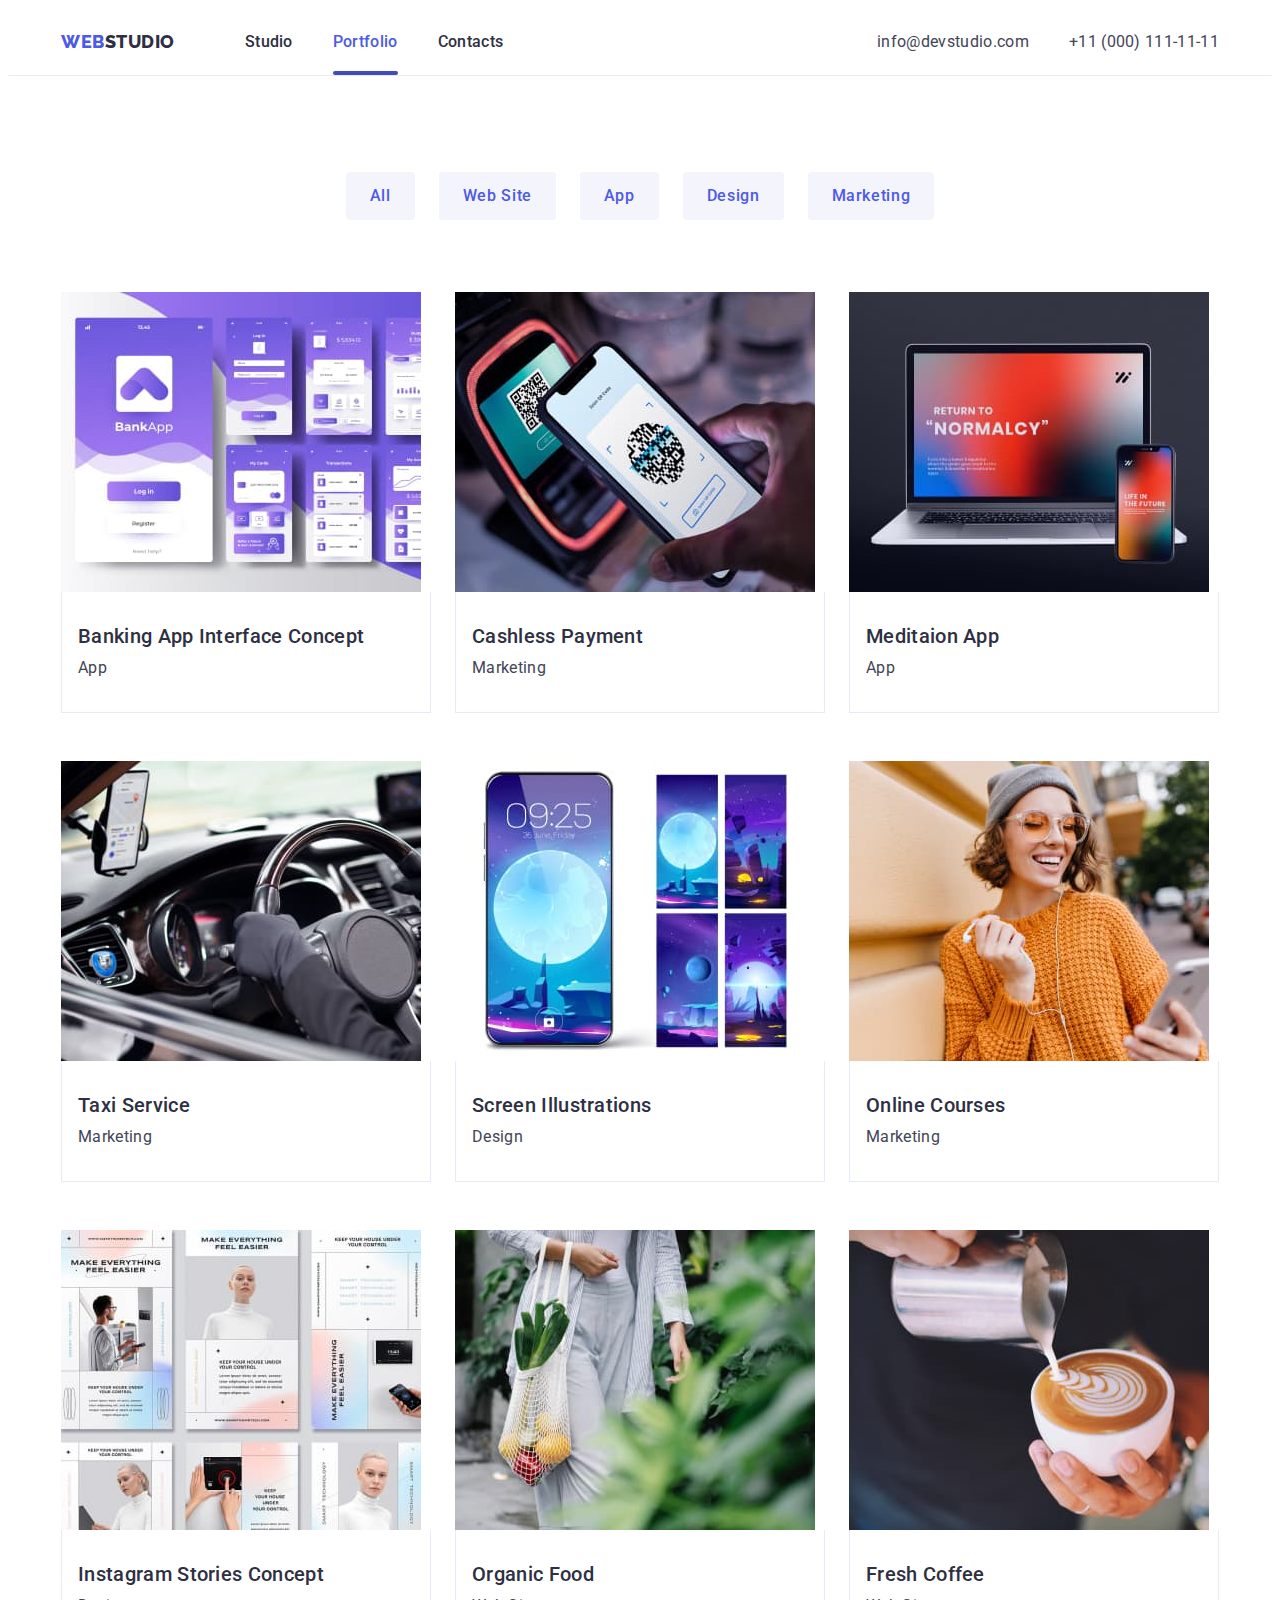
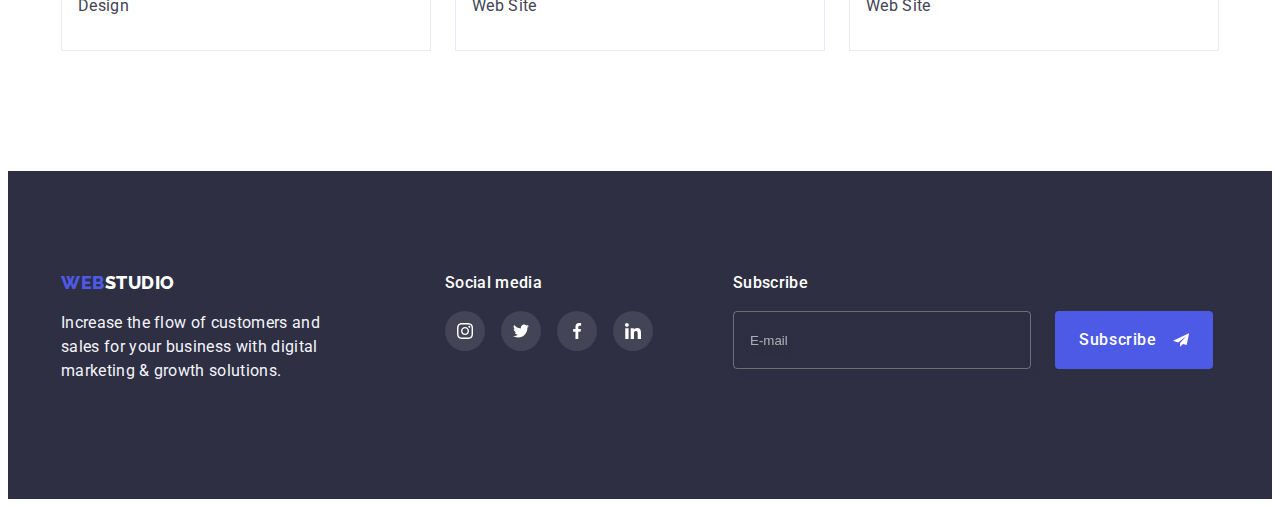
==== portfolio.html @ 4124568c "Initial commit" ====
<!DOCTYPE html>
<html lang="en">
  <head>
    <meta charset="UTF-8" />
    <meta http-equiv="X-UA-Compatible" content="IE=edge" />
    <meta name="viewport" content="width=device-width, initial-scale=1.0" />
    <title>Portfolio</title>
    <link rel="preconnect" href="https://fonts.googleapis.com" />
    <link rel="preconnect" href="https://fonts.gstatic.com" crossorigin />
    <link
      href="https://fonts.googleapis.com/css2?family=Raleway:wght@800&family=Roboto:wght@400;500;700&display=swap"
      rel="stylesheet"
    />
    <link
      rel="stylesheet"
      href="https://cdnjs.cloudflare.com/ajax/libs/modern-normalize/1.1.0/modern-normalize.min.css"
      integrity="sha512-wpPYUAdjBVSE4KJnH1VR1HeZfpl1ub8YT/NKx4PuQ5NmX2tKuGu6U/JRp5y+Y8XG2tV+wKQpNHVUX03MfMFn9Q=="
      crossorigin="anonymous"
      referrerpolicy="no-referrer"
    />
    <link rel="stylesheet" href="./css/styles.css" />
  </head>
  <body>
    <!--heder-->
    <header class="header-page portfolio">
      <div class="container">
        <div class="heder-container">
          <nav class="nav-items">
            <a href="./index.html" class="logo">
              <span class="logo-color">Web</span>Studio
            </a>
            <ul class="nav-menu list">
              <li><a href="./index.html" class="nav-link">Studio</a></li>
              <li>
                <a href="./portfolio.html" class="nav-link current"
                  >Portfolio</a
                >
              </li>
              <li><a href="" class="nav-link">Contacts</a></li>
            </ul>
          </nav>

          <address class="address">
            <ul class="contact-menu list">
              <li>
                <a href="mailto:info@devstudio.com" class="contact-link"
                  >info@devstudio.com</a
                >
              </li>
              <li>
                <a href="tel:+110001111111" class="contact-link"
                  >+11 (000) 111-11-11</a
                >
              </li>
            </ul>
          </address>
        </div>
      </div>
    </header>

    <main>
      <!--portfolio-->
      <section class="section portfolio no-padding">
        <div class="container">
          <h1 class="section-title visually-hidden">Portfolio</h1>
          <ul class="items-btn list">
            <li><button type="button" class="portfolio-btn">All</button></li>
            <li>
              <button type="button" class="portfolio-btn">Web Site</button>
            </li>
            <li><button type="button" class="portfolio-btn">App</button></li>
            <li><button type="button" class="portfolio-btn">Design</button></li>
            <li>
              <button type="button" class="portfolio-btn">Marketing</button>
            </li>
          </ul>

          <ul class="portfolio-items list">
            <li class="portfolio-panel">
              <a href="" class="portfolio-link">
                <div class="overlay-box">
                  <img
                    src="./images/img08.jpg"
                    alt="portfolio picture"
                    width="360"
                  />
                  <div class="content-overlay">
                    <p class="overley-text">
                      14 Stylish and User-Friendly App Design Concepts · Task
                      Manager App · Calorie Tracker App · Exotic Fruit Ecommerce
                      App · Cloud Storage App
                    </p>
                  </div>
                </div>
                <div class="portfolio-card">
                  <h2 class="section-subtitle portfolio">
                    Banking App Interface Concept
                  </h2>
                  <p class="section-text">App</p>
                </div>
              </a>
            </li>
            <li class="portfolio-panel">
              <a href="" class="portfolio-link">
                <div class="overlay-box">
                  <img
                    src="./images/img07.jpg"
                    alt="portfolio picture"
                    width="360"
                  />
                  <div class="content-overlay">
                    <p class="overley-text">
                      14 Stylish and User-Friendly App Design Concepts · Task
                      Manager App · Calorie Tracker App · Exotic Fruit Ecommerce
                      App · Cloud Storage App
                    </p>
                  </div>
                </div>

                <div class="portfolio-card">
                  <h2 class="section-subtitle portfolio">Cashless Payment</h2>
                  <p class="section-text">Marketing</p>
                </div>
              </a>
            </li>
            <li class="portfolio-panel">
              <a href="" class="portfolio-link">
                <div class="overlay-box">
                  <img
                    src="./images/img06.jpg"
                    alt="portfolio picture"
                    width="360"
                  />
                  <div class="content-overlay">
                    <p class="overley-text">
                      14 Stylish and User-Friendly App Design Concepts · Task
                      Manager App · Calorie Tracker App · Exotic Fruit Ecommerce
                      App · Cloud Storage App
                    </p>
                  </div>
                </div>
                <div class="portfolio-card">
                  <h2 class="section-subtitle portfolio">Meditaion App</h2>
                  <p class="section-text">App</p>
                </div>
              </a>
            </li>
            <li class="portfolio-panel">
              <a href="" class="portfolio-link">
                <div class="overlay-box">
                  <img
                    src="./images/img05.jpg"
                    alt="portfolio picture"
                    width="360"
                  />
                  <div class="content-overlay">
                    <p class="overley-text">
                      14 Stylish and User-Friendly App Design Concepts · Task
                      Manager App · Calorie Tracker App · Exotic Fruit Ecommerce
                      App · Cloud Storage App
                    </p>
                  </div>
                </div>
                <div class="portfolio-card">
                  <h2 class="section-subtitle portfolio">Taxi Service</h2>
                  <p class="section-text">Marketing</p>
                </div>
              </a>
            </li>
            <li class="portfolio-panel">
              <a href="" class="portfolio-link">
                <div class="overlay-box">
                  <img
                    src="./images/img04.jpg"
                    alt="portfolio picture"
                    width="360"
                  />
                  <div class="content-overlay">
                    <p class="overley-text">
                      14 Stylish and User-Friendly App Design Concepts · Task
                      Manager App · Calorie Tracker App · Exotic Fruit Ecommerce
                      App · Cloud Storage App
                    </p>
                  </div>
                </div>
                <div class="portfolio-card">
                  <h2 class="section-subtitle portfolio">
                    Screen Illustrations
                  </h2>
                  <p class="section-text">Design</p>
                </div>
              </a>
            </li>
            <li class="portfolio-panel">
              <a href="" class="portfolio-link">
                <div class="overlay-box">
                  <img
                    src="./images/img03.jpg"
                    alt="portfolio picture"
                    width="360"
                  />
                  <div class="content-overlay">
                    <p class="overley-text">
                      14 Stylish and User-Friendly App Design Concepts · Task
                      Manager App · Calorie Tracker App · Exotic Fruit Ecommerce
                      App · Cloud Storage App
                    </p>
                  </div>
                </div>
                <div class="portfolio-card">
                  <h2 class="section-subtitle portfolio">Online Courses</h2>
                  <p class="section-text">Marketing</p>
                </div>
              </a>
            </li>
            <li class="portfolio-panel">
              <a href="" class="portfolio-link">
                <div class="overlay-box">
                  <div class="overlay-box">
                    <img
                      src="./images/img02.jpg"
                      alt="portfolio picture"
                      width="360"
                    />
                    <div class="content-overlay">
                      <p class="overley-text">
                        14 Stylish and User-Friendly App Design Concepts · Task
                        Manager App · Calorie Tracker App · Exotic Fruit
                        Ecommerce App · Cloud Storage App
                      </p>
                    </div>
                  </div>
                  <div class="content-overlay">
                    <p class="overley-text">
                      14 Stylish and User-Friendly App Design Concepts · Task
                      Manager App · Calorie Tracker App · Exotic Fruit Ecommerce
                      App · Cloud Storage App
                    </p>
                  </div>
                </div>
                <div class="portfolio-card">
                  <h2 class="section-subtitle portfolio">
                    Instagram Stories Concept
                  </h2>
                  <p class="section-text">Design</p>
                </div>
              </a>
            </li>
            <li class="portfolio-panel">
              <a href="" class="portfolio-link">
                <div class="overlay-box">
                  <img
                    src="./images/img01.jpg"
                    alt="portfolio picture"
                    width="360"
                  />
                  <div class="content-overlay">
                    <p class="overley-text">
                      14 Stylish and User-Friendly App Design Concepts · Task
                      Manager App · Calorie Tracker App · Exotic Fruit Ecommerce
                      App · Cloud Storage App
                    </p>
                  </div>
                </div>
                <div class="portfolio-card">
                  <h2 class="section-subtitle portfolio">Organic Food</h2>
                  <p class="section-text">Web Site</p>
                </div>
              </a>
            </li>
            <li class="portfolio-panel">
              <a href="" class="portfolio-link">
                <div class="overlay-box">
                  <img
                    src="./images/img00.jpg"
                    alt="portfolio picture"
                    width="360"
                  />
                  <div class="content-overlay">
                    <p class="overley-text">
                      14 Stylish and User-Friendly App Design Concepts · Task
                      Manager App · Calorie Tracker App · Exotic Fruit Ecommerce
                      App · Cloud Storage App
                    </p>
                  </div>
                </div>
                <div class="portfolio-card">
                  <h2 class="section-subtitle portfolio">Fresh Coffee</h2>
                  <p class="section-text">Web Site</p>
                </div>
              </a>
            </li>
          </ul>
        </div>
      </section>
    </main>

    <!--footer-->
    <footer class="footer-page">
      <div class="container footer">
        <div class="footer-box">
          <a href="./index.html" class="logo">
            <span class="logo-color">Web</span
            ><span class="footer-logo-color">Studio</span>
          </a>
          <p class="footer-text">
            Increase the flow of customers and sales for your business with
            digital marketing & growth solutions.
          </p>
        </div>

        <div class="icon-box">
          <h3 class="subtitle-footer">Social media</h3>

          <ul class="socials-footer list">
            <li class="social-item-footer">
              <a href="" class="social-link-footer">
                <svg class="icon-social-footer" width="16" height="16">
                  <use href="./images/icons.svg#icon-instagram"></use>
                </svg>
              </a>
            </li>
            <li class="social-item-footer">
              <a href="" class="social-link-footer">
                <svg class="icon-social-footer" width="16" height="16">
                  <use href="./images/icons.svg#icon-twitter"></use>
                </svg>
              </a>
            </li>
            <li class="social-item-footer">
              <a href="" class="social-link-footer">
                <svg class="icon-social-footer" width="16" height="16">
                  <use href="./images/icons.svg#icon-facebook"></use>
                </svg>
              </a>
            </li>
            <li class="social-item-footer">
              <a href="" class="social-link-footer">
                <svg class="icon-social-footer" width="16" height="16">
                  <use href="./images/icons.svg#icon-linkedin"></use>
                </svg>
              </a>
            </li>
          </ul>
        </div>

        <div>
          <h3 class="subtitle-footer">Subscribe</h3>
          <form name="subscribe" class="form-box">
            <label for="email" class="visually-hidden"> Email</label>
            <input type="email" name="email" id="email" placeholder="E-mail" />

            <button type="submit" class="btn-form">
              Subscribe
              <svg class="icon-social-footer subscribe" width="16" height="16">
                <use href="./images/icons.svg#icon-send"></use>
              </svg>
            </button>
          </form>
        </div>
      </div>
    </footer>
  </body>
</html>
---- css/styles.css ----
body {
  font-family: Roboto, sans-serif;
  font-size: 16px;
  line-height: 1.5;
  letter-spacing: 0.02em;

  color: var(--color-general);
  background-color: var(--title-text-color);
}

:root {
  --color-general: #2e2f42;
  --color-additional: #434455;
  --button-color: #4d5ae5;
  --btn-color-herro-hover: #404bbf;
  --title-text-color: #ffffff;
  --accent-color: #f4f4fd;
  --button-hover-color: #e7e9fc;
}

.container {
  width: 1158px;
  padding: 0 15px;
  margin: 0 auto;
  /*outline: 2px solid red;*/
}

.list {
  list-style: none;
  margin: 0;
  padding: 0;
}

img {
  display: block;
  max-width: 100%;
  height: auto;
}

.visually-hidden {
  position: absolute;
  width: 1px;
  height: 1px;
  margin: -1px;
  border: 0;
  padding: 0;
  white-space: nowrap;
  clip-path: inset(100%);
  clip: rect(0 0 0 0);
  overflow: hidden;
}

/*HEDER*/
.header-page.portfolio {
  border-bottom: 1px solid var(--button-hover-color);
}

.heder-container {
  display: flex;
  align-items: center;
  gap: 40px;
}

/*logo*/
.logo {
  display: block;
  font-family: Raleway, sans-serif;
  font-weight: 800;
  font-size: 18px;
  letter-spacing: 0.03em;
  text-transform: uppercase;
  text-decoration: none;
  line-height: 1.33;

  color: var(--color-general);
}
.logo-color {
  color: var(--button-color);
}

/*nav*/

.nav-menu {
  display: flex;
  gap: 40px;
}
.nav-items {
  display: flex;
  align-items: center;
  flex-grow: 1;
  gap: 70px;
}

.nav-link {
  display: block;
  padding-top: 24px;
  padding-bottom: 24px;

  font-weight: 500;
  text-decoration: none;
  letter-spacing: 0.02em;
  line-height: 1.2;

  color: var(--color-general);
  transition: color 250ms cubic-bezier(0.4, 0, 0.2, 1);
}
.nav-link:hover,
.nav-link:focus {
  color: var(--button-color);
}

.nav-link.current {
  position: relative;
  color: var(--button-color);
}

.nav-link.current::after {
  position: absolute;
  display: block;
  content: "";
  height: 4px;
  bottom: 0;

  width: 100%;
  background-color: var(--btn-color-herro-hover);
  border-radius: 2px;
}

/*address*/

.contact-menu {
  display: flex;
  gap: 40px;
}

.contact-link {
  padding-bottom: 24px;
  padding-top: 24px;

  font-weight: 400;

  line-height: 1.5px;

  text-decoration: none;
  font-style: normal;

  color: var(--color-additional);

  transition: color 250ms cubic-bezier(0.4, 0, 0.2, 1);
}
.contact-link:hover,
.contact-link:focus {
  color: var(--button-color);
}

/*hero*/
.hero {
  max-width: 1440px;
  height: 600px;
  margin: 0 auto;

  background-image: linear-gradient(
      rgba(46, 47, 66, 0.7),
      rgba(46, 47, 66, 0.7)
    ),
    url(../images/bgimg.jpg);
  background-repeat: no-repeat;
  background-position: center;
  background-size: cover;

  background-color: var(--color-general);
  text-align: center;
  padding-top: 188px;
  padding-bottom: 188px;
}
.hero-title {
  font-size: 56px;
  line-height: 1.07;
  color: var(--title-text-color);

  margin: 0 auto 48px;
  max-width: 496px;
}
.hero-button {
  display: inline-block;
  border-radius: 4px;
  padding: 16px 32px;
  min-width: 169px;
  border: transparent;
  margin: 0 auto;

  cursor: pointer;
  font-family: inherit;
  font-size: 16px;
  font-weight: 500;
  line-height: 1.5;
  letter-spacing: 0.04em;

  color: var(--title-text-color);
  background-color: var(--button-color);
  transition: background-color 250ms cubic-bezier(0.4, 0, 0.2, 1),
    box-shadow 250ms cubic-bezier(0.4, 0, 0.2, 1);
}
.hero-button:hover,
.hero-button:focus {
  box-shadow: 0px 4px 4px rgba(0, 0, 0, 0.15);
  background-color: var(--btn-color-herro-hover);
}

/*all section*/
.section.no-padding {
  padding-top: 0px;
}
.section {
  padding-top: 120px;
  padding-bottom: 120px;
}
.section-title {
  margin-top: 0;
  margin-bottom: 72px;
  font-size: 36px;
  text-align: center;
  line-height: 1.11;
}
.section-subtitle {
  margin-top: 0;
  margin-bottom: 8px;
  font-weight: 500;
  font-size: 20px;
  line-height: 1.2;
}
.section-text {
  color: var(--color-additional);
  margin-top: 0;
  margin-bottom: 0;
}
.section-items {
  display: flex;
  gap: 24px;
  flex-wrap: wrap;
}
/*Benefits */

.benefits-item {
  flex-basis: calc((100% - 72px) / 4);
}

/*.benefits-item*/

.icon-container {
  display: flex;
  height: 112px;
  background-color: var(--accent-color);
  border-radius: 4px;
  justify-content: center;
  align-items: center;

  margin-bottom: 8px;
}

/*services*/

.services-item {
  flex-basis: calc((100% - 48px) / 3);
}

/*team*/
.section.team {
  background-color: var(--accent-color);
}

.team-item {
  flex-basis: calc((100% - 72px) / 4);
  background-color: var(--title-text-color);
  box-shadow: 0px 1px 6px rgba(46, 47, 66, 0.08),
    0px 1px 1px rgba(46, 47, 66, 0.16), 0px 2px 1px rgba(46, 47, 66, 0.08);
  border-radius: 0px 0px 4px 4px;
}

.team-card {
  text-align: center;
  padding-top: 32px;
  padding-bottom: 32px;
}

/*icon team*/
.socials-list {
  display: flex;
  gap: 24px;
  justify-content: center;
  margin-top: 8px;
}
.social-item {
  height: 40px;
  width: 40px;
}
.social-link {
  display: flex;
  align-items: center;
  justify-content: center;
  width: 100%;
  height: 100%;
  color: var(--title-text-color);
  background-color: var(--button-color);
  border-radius: 50%;
  transition: background-color 250ms cubic-bezier(0.4, 0, 0.2, 1);
}
.social-link:hover,
.social-link:focus {
  background-color: var(--btn-color-herro-hover);
}
.icon-social {
  fill: currentColor;
}

/*company*/

.company {
  width: 168px;
  height: 88px;
  flex-basis: calc((100% - 120px) / 6);
}

.company-link {
  display: flex;
  align-items: center;
  justify-content: center;
  width: 100%;
  height: 100%;
  color: #8e8f99;
  border: 1px solid #8e8f99;
  border-radius: 4px;
  transition: color 250ms cubic-bezier(0.4, 0, 0.2, 1),
    border 250ms cubic-bezier(0.4, 0, 0.2, 1);
}
.company-icon {
  fill: currentColor;
}
.company-link:hover,
.company-link:focus {
  color: var(--btn-color-herro-hover);
  border: 1px solid var(--btn-color-herro-hover);
}

/*portfolio*/

.section.portfolio {
  padding-top: 96px;
}
.items-btn {
  display: flex;
  gap: 24px;
  margin-bottom: 72px;
  justify-content: center;
}
.portfolio-btn {
  border-radius: 4px;
  display: inline-block;
  border-radius: 4px;
  padding: 12px 24px;
  min-width: 69px;
  border: transparent;

  cursor: pointer;
  font-family: inherit;
  font-size: 16px;
  font-weight: 500;
  line-height: 1.5;
  letter-spacing: 0.04em;

  color: var(--button-color);
  background-color: var(--accent-color);
  transition: color 250ms cubic-bezier(0.4, 0, 0.2, 1),
    background-color 250ms cubic-bezier(0.4, 0, 0.2, 1),
    box-shadow 250ms cubic-bezier(0.4, 0, 0.2, 1);
}
.portfolio-btn:hover,
.portfolio-btn:focus {
  color: var(--accent-color);
  background-color: var(--button-color);
  box-shadow: 0px 3px 1px rgba(0, 0, 0, 0.1), 0px 2px 1px rgba(0, 0, 0, 0.08),
    0px 2px 2px rgba(0, 0, 0, 0.12);
}

.portfolio-items {
  display: flex;
  flex-wrap: wrap;
  gap: 48px 24px;
}
.portfolio-panel {
  flex-basis: calc((100% - 48px) / 3);
}
.portfolio-link {
  display: block;
  text-decoration: none;
  transition: box-shadow 250ms cubic-bezier(0.4, 0, 0.2, 1);
}

.portfolio-link:hover {
  box-shadow: 0px 1px 6px rgba(46, 47, 66, 0.08),
    0px 1px 1px rgba(46, 47, 66, 0.16), 0px 2px 1px rgba(46, 47, 66, 0.08);
}

.portfolio-card {
  padding-left: 16px;
  padding-top: 32px;
  padding-bottom: 32px;
  border-right: 1px solid var(--button-hover-color);
  border-left: 1px solid var(--button-hover-color);
  border-bottom: 1px solid var(--button-hover-color);
}

/*test overley*/
.overlay-box {
  overflow: hidden;
  position: relative;
}
.content-overlay {
  transform: translateY(100%);
  position: absolute;
  top: 0;
  left: 0;

  display: flex;
  padding-left: 32px;
  padding-right: 32px;
  padding-top: 40px;

  width: 100%;
  height: 100%;

  background-color: var(--button-color);

  transition: transform 250ms cubic-bezier(0.4, 0, 0.2, 1);
}
.portfolio-link:hover .content-overlay,
.portfolio-link:focus .content-overlay {
  transform: translateY(0);
}
.overley-text {
  margin: 0;
  color: var(--title-text-color);
  font-weight: 400;
}

.section-subtitle.portfolio {
  color: var(--color-general);
}

/*footer*/
.footer-page {
  padding-top: 100px;
  padding-bottom: 100px;
  background-color: var(--color-general);
}
.footer-box {
  margin-right: 120px;
}

.footer-page .logo {
  margin-bottom: 16px;
}
.footer-logo-color {
  color: var(--title-text-color);
}
.footer-text {
  color: var(--accent-color);
  margin-top: 0;
  max-width: 264px;
}
.subtitle-footer {
  color: var(--title-text-color);
  margin-top: 0;
  margin-bottom: 16px;
  font-weight: 500;
  font-size: 16px;
}
.container.footer {
  display: flex;
  align-items: flex-start;
}

.icon-box {
  margin-right: 80px;
}

.socials-footer {
  display: flex;
  gap: 16px;
  justify-content: center;
}

.social-item-footer {
  height: 40px;
  width: 40px;
}

.social-link-footer {
  display: flex;
  background-color: rgba(255, 255, 255, 0.1);
  align-items: center;
  justify-content: center;
  width: 100%;
  height: 100%;
  color: var(--title-text-color);
  border-radius: 50%;
  transition: background-color 250ms cubic-bezier(0.4, 0, 0.2, 1);
}

.icon-social-footer {
  fill: currentColor;
}

.social-link-footer:hover,
.social-link-footer:focus {
  background-color: #31d0aa;
}

.form-box {
  display: flex;
  gap: 24px;
}

.form-box input {
  border: none;
  width: 264px;
  height: 40px;
  border: 1px solid rgba(255, 255, 255, 0.3);
  filter: drop-shadow(0px 4px 4px rgba(0, 0, 0, 0.15));
  border-radius: 4px;
  padding: 8px 16px;
  border-radius: 4px;
  outline: none;
  background-color: transparent;
  transition: border 250ms cubic-bezier(0.4, 0, 0.2, 1);
}
.form-box input:focus {
  border: 1px solid var(--btn-color-herro-hover);
}

.btn-form {
  max-width: 165px;

  justify-content: center;
  align-items: center;

  padding: 8px 24px;

  display: flex;
  color: var(--title-text-color);
  cursor: pointer;
  font-family: inherit;
  font-size: 16px;
  font-weight: 500;
  line-height: 1.5;
  letter-spacing: 0.04em;
  border-radius: 4px;
  border: transparent;

  background-color: var(--button-color);
  transition: background-color 250ms cubic-bezier(0.4, 0, 0.2, 1);
}
.btn-form:hover,
.btn-form:focus {
  background-color: var(--btn-color-herro-hover);
}
.icon-social-footer.subscribe {
  margin-left: 16px;
}

.form-box input::placeholder {
  color: rgba(255, 255, 255, 0.6);
  font-size: 12px;
  line-height: 2;
  font: inherit;
  font-weight: 400px;
}

/*modal*/
.backdrop {
  position: fixed;
  top: 0;
  left: 0;
  width: 100%;
  height: 100%;
  background: rgba(46, 47, 66, 0.4);

  opacity: 1;
  transition: opacity 250ms cubic-bezier(0.4, 0, 0.2, 1),
    visibility 250ms cubic-bezier(0.4, 0, 0.2, 1);
}

.modal {
  padding: 72px 24px 24px 24px;
  position: absolute;
  overflow: auto;
  top: 50%;
  left: 50%;
  transform: translate(-50%, -50%);

  min-width: 408px;
  min-height: 584px;
  background: #fcfcfc;
  box-shadow: 0px 1px 1px rgba(0, 0, 0, 0.14), 0px 1px 3px rgba(0, 0, 0, 0.12),
    0px 2px 1px rgba(0, 0, 0, 0.2);
  border-radius: 4px;
}

.backdrop.is-hidden {
  visibility: hidden;
  opacity: 0;
  pointer-events: none;
}

.btn-modal {
  position: absolute;

  cursor: pointer;

  top: 24px;
  right: 24px;

  display: flex;
  justify-content: center;
  align-items: center;
  color: #000000;
  height: 24px;
  width: 24px;
  border-radius: 50%;
  background-color: #e7e9fc;
  border: 1px solid rgba(0, 0, 0, 0.1);

  transition: background-color 250ms cubic-bezier(0.4, 0, 0.2, 1),
    color 250ms cubic-bezier(0.4, 0, 0.2, 1);
}

.icon-close {
  fill: currentColor;
}
.btn-modal:hover,
.btn-modal:focus {
  background-color: var(--btn-color-herro-hover);
  color: var(--title-text-color);
}
.icon-close:hover,
.icon-close:focus {
  fill: currentColor;
}

/* forma modal*/

.form-title {
  margin-top: 0;
  margin-bottom: 16px;
  font-weight: 500;
  text-align: center;
}

.form-item {
  margin-bottom: 8px;
  display: flex;
  flex-direction: column;
}
.form-item input {
  background-color: transparent;
  border: none;
  width: 360px;
  height: 40px;
  border: 1px solid rgba(33, 33, 33, 0.2);
  border-radius: 4px;
  padding: 8px 8px 8px 38px;
  outline: none;
  transition: border 250ms cubic-bezier(0.4, 0, 0.2, 1);
}
.form-item input:focus {
  border: 1px solid var(--btn-color-herro-hover);
}

.form-item label {
  margin-bottom: 4px;
  color: #8e8f99;
  line-height: 1.3;
}
.input-form {
  position: relative;
}

.icon-form {
  fill: var(--color-general);
  position: absolute;
  top: 50%;
  left: 16px;
  transform: translateY(-50%);
  cursor: pointer;
  transition: fill 250ms cubic-bezier(0.4, 0, 0.2, 1);
}
.form-item input:focus + svg {
  fill: var(--btn-color-herro-hover);
}

.input-form {
  position: relative;
}

.form-item.coment {
  margin-bottom: 16px;
}

.form-item.coment::placeholder {
  color: rgba(117, 117, 117, 0.5);
  line-height: 1.3;
}
.form-item.coment textarea {
  background-color: transparent;
  resize: none;
  border: none;
  width: 360px;
  height: 120px;
  border: 1px solid rgba(33, 33, 33, 0.2);
  border-radius: 4px;
  padding: 8px 8px 8px 16px;
  outline: none;
  transition: border 250ms cubic-bezier(0.4, 0, 0.2, 1);
}
.form-item textarea:focus {
  border: 1px solid var(--btn-color-herro-hover);
}
.privacy-policy label {
  display: flex;
  gap: 8px;
}
.privacy-policy {
  font: inherit;
  font-size: 12px;
  color: #757575;
  margin-bottom: 24px;
}

.icon-check {
  width: 16px;
  height: 16px;
  border: 1.25px solid #2e2f42;
  border-radius: 2px;
  transition: background-color 250ms cubic-bezier(0.4, 0, 0.2, 1),
    border 250ms cubic-bezier(0.4, 0, 0.2, 1);
}
.checkbox:checked + .icon-check {
  background-color: var(--btn-color-herro-hover);
  background-image: url(../images/check.svg);
  border: 1.25px solid #404bbf;
  background-repeat: no-repeat;
  background-size: 10px 8px;
  background-position: center;
}

.linc-privacy-policy {
  color: var(--button-color);
  font: inherit;
  transition: color 250ms cubic-bezier(0.4, 0, 0.2, 1);
}
.linc-privacy-policy:hover,
.linc-privacy-policy:focus {
  color: var(--btn-color-herro-hover);
}

.btn-form.send {
  min-width: 169px;
  padding: 16px 32px;
  margin: 0 auto;
}
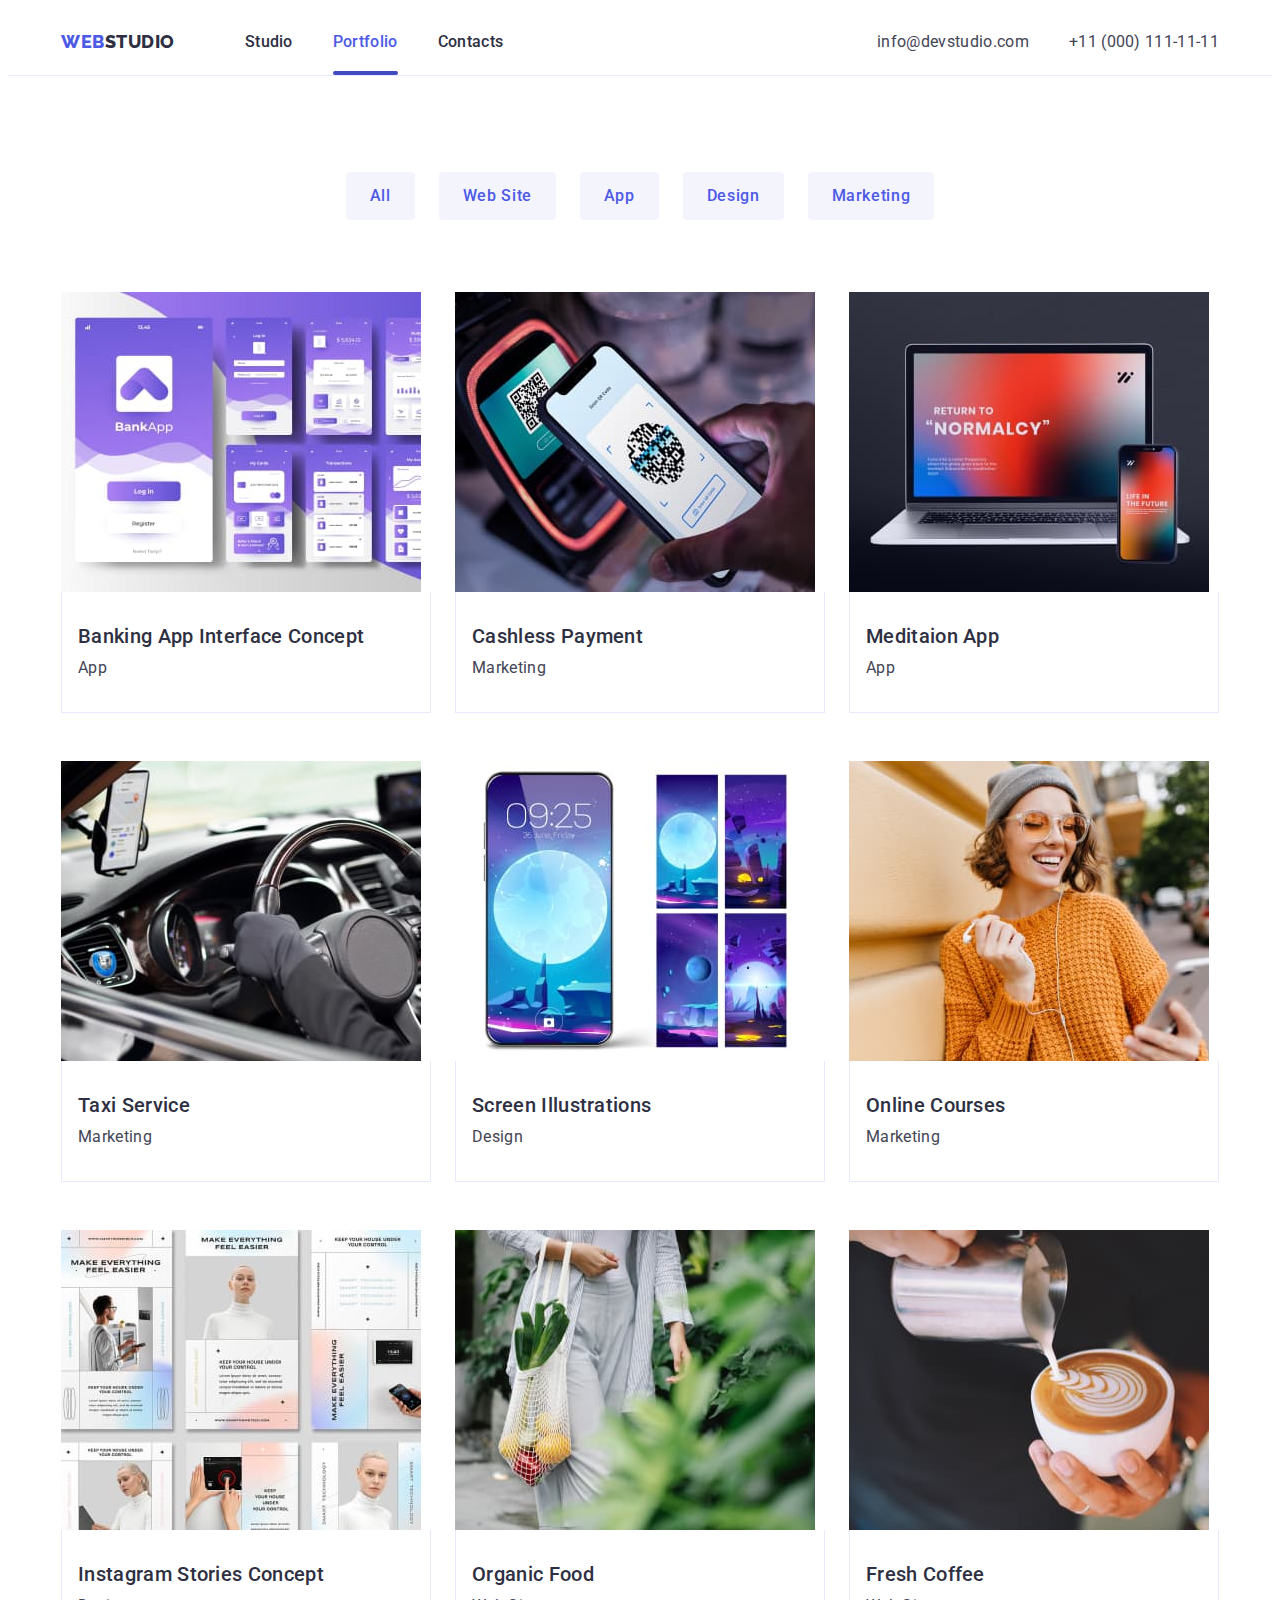
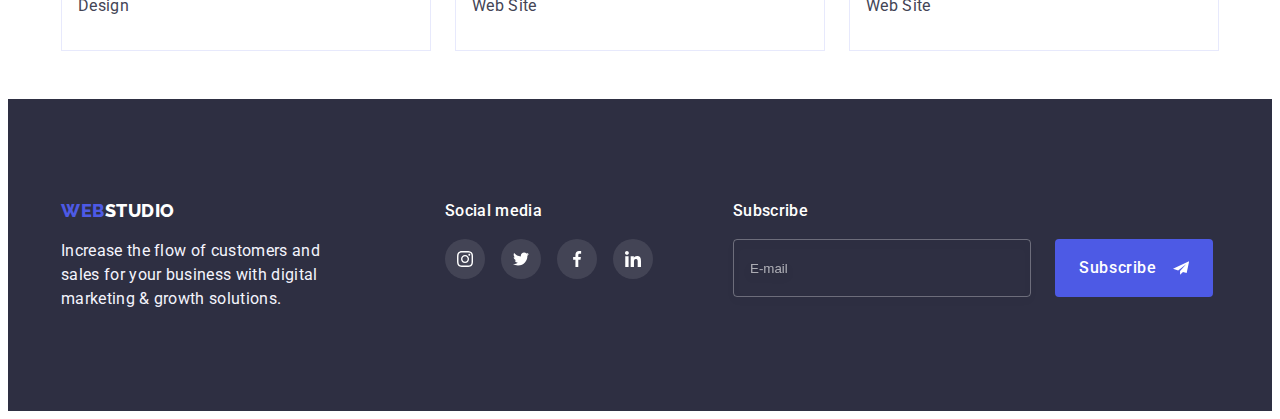
==== commit 73e98287: "create adaptive" ====
--- a/portfolio.html
+++ b/portfolio.html
@@ -29,8 +29,11 @@
             <a href="./index.html" class="logo">
               <span class="logo-color">Web</span>Studio
             </a>
+
             <ul class="nav-menu list">
-              <li><a href="./index.html" class="nav-link">Studio</a></li>
+              <li>
+                <a href="./index.html" class="nav-link">Studio</a>
+              </li>
               <li>
                 <a href="./portfolio.html" class="nav-link current"
                   >Portfolio</a
@@ -39,6 +42,12 @@
               <li><a href="" class="nav-link">Contacts</a></li>
             </ul>
           </nav>
+
+          <button type="button" class="btn-mobile js-open-menu">
+            <svg class="icon-burger" width="32" height="22">
+              <use href="./images/icons.svg#icon-burger"></use>
+            </svg>
+          </button>
 
           <address class="address">
             <ul class="contact-menu list">
@@ -54,6 +63,79 @@
               </li>
             </ul>
           </address>
+        </div>
+      </div>
+
+      <div class="mob-box js-menu-container">
+        <div class="container mob-menu">
+          <button type="button" class="btn-mobil-close js-close-menu">
+            <svg class="icon-close-mob" width="8" height="8">
+              <use href="./images/icons.svg#icon-close"></use>
+            </svg>
+          </button>
+
+          <nav>
+            <ul class="nav-menu-mobil list">
+              <li>
+                <a href="./index.html" class="nav-link-mobil">Studio</a>
+              </li>
+              <li>
+                <a href="./portfolio.html" class="nav-link-mobil current"
+                  >Portfolio</a
+                >
+              </li>
+              <li><a href="" class="nav-link-mobil">Contacts</a></li>
+            </ul>
+          </nav>
+
+          <div>
+            <address>
+              <ul class="contact-menu-mobil list">
+                <li class="tel-cont">
+                  <a href="tel:+110001111111" class="contact-link-mobil tel"
+                    >+11 (000) 111-11-11</a
+                  >
+                </li>
+                <li>
+                  <a
+                    href="mailto:info@devstudio.com"
+                    class="contact-link-mobil mail"
+                    >info@devstudio.com</a
+                  >
+                </li>
+              </ul>
+            </address>
+            <ul class="socials-list-mob list">
+              <li class="social-item">
+                <a href="" class="social-link">
+                  <svg class="icon-social" width="24" height="24">
+                    <use href="./images/icons.svg#icon-instagram"></use>
+                  </svg>
+                </a>
+              </li>
+              <li class="social-item">
+                <a href="" class="social-link">
+                  <svg class="icon-social" width="24" height="24">
+                    <use href="./images/icons.svg#icon-twitter"></use>
+                  </svg>
+                </a>
+              </li>
+              <li class="social-item">
+                <a href="" class="social-link">
+                  <svg class="icon-social" width="24" height="24">
+                    <use href="./images/icons.svg#icon-facebook"></use>
+                  </svg>
+                </a>
+              </li>
+              <li class="social-item">
+                <a href="" class="social-link">
+                  <svg class="icon-social" width="24" height="24">
+                    <use href="./images/icons.svg#icon-linkedin"></use>
+                  </svg>
+                </a>
+              </li>
+            </ul>
+          </div>
         </div>
       </div>
     </header>
@@ -79,11 +161,32 @@
             <li class="portfolio-panel">
               <a href="" class="portfolio-link">
                 <div class="overlay-box">
-                  <img
-                    src="./images/img08.jpg"
-                    alt="portfolio picture"
-                    width="360"
-                  />
+                  <picture>
+                    <source
+                      srcset="
+                        ./images/img08-desk.jpg    1x,
+                        ./images/img08-desk@2x.jpg 2x
+                      "
+                      media="(min-width:1200px)"
+                    />
+
+                    <source
+                      srcset="
+                        ./images/img08-tabl.jpg    1x,
+                        ./images/img08-tabl@2x.jpg 2x
+                      "
+                      media="(min-width:768px)"
+                    />
+                    <source
+                      srcset="
+                        ./images/img08-mob.jpg    1x,
+                        ./images/img08-mob@2x.jpg 2x
+                      "
+                      media="(max-width:767px)"
+                    />
+                    <img src="./images/img08.jpg" alt="portfolio picture" />
+                  </picture>
+
                   <div class="content-overlay">
                     <p class="overley-text">
                       14 Stylish and User-Friendly App Design Concepts · Task
@@ -103,11 +206,31 @@
             <li class="portfolio-panel">
               <a href="" class="portfolio-link">
                 <div class="overlay-box">
-                  <img
-                    src="./images/img07.jpg"
-                    alt="portfolio picture"
-                    width="360"
-                  />
+                  <picture>
+                    <source
+                      srcset="
+                        ./images/img07-desk.jpg    1x,
+                        ./images/img07-desk@2x.jpg 2x
+                      "
+                      media="(min-width:1200px)"
+                    />
+                    <source
+                      srcset="
+                        ./images/img07-tabl.jpg    1x,
+                        ./images/img07-tabl@2x.jpg 2x
+                      "
+                      media="(min-width:768px)"
+                    />
+                    <source
+                      srcset="
+                        ./images/img07-mob.jpg    1x,
+                        ./images/img07-mob@2x.jpg 2x
+                      "
+                      media="(max-width:767px)"
+                    />
+
+                    <img src="./images/img07.jpg" alt="portfolio picture" />
+                  </picture>
                   <div class="content-overlay">
                     <p class="overley-text">
                       14 Stylish and User-Friendly App Design Concepts · Task
@@ -126,11 +249,30 @@
             <li class="portfolio-panel">
               <a href="" class="portfolio-link">
                 <div class="overlay-box">
-                  <img
-                    src="./images/img06.jpg"
-                    alt="portfolio picture"
-                    width="360"
-                  />
+                  <picture>
+                    <source
+                      srcset="
+                        ./images/img06-desk.jpg    1x,
+                        ./images/img06-desk@2x.jpg 2x
+                      "
+                      media="(min-width:1200px)"
+                    />
+                    <source
+                      srcset="
+                        ./images/img06-tabl.jpg    1x,
+                        ./images/img06-tabl@2x.jpg 2x
+                      "
+                      media="(min-width:768px)"
+                    />
+                    <source
+                      srcset="
+                        ./images/img06-mob.jpg    1x,
+                        ./images/img06-mob@2x.jpg 2x
+                      "
+                      media="(max-width:767px)"
+                    />
+                    <img src="./images/img06.jpg" alt="portfolio picture" />
+                  </picture>
                   <div class="content-overlay">
                     <p class="overley-text">
                       14 Stylish and User-Friendly App Design Concepts · Task
@@ -148,11 +290,30 @@
             <li class="portfolio-panel">
               <a href="" class="portfolio-link">
                 <div class="overlay-box">
-                  <img
-                    src="./images/img05.jpg"
-                    alt="portfolio picture"
-                    width="360"
-                  />
+                  <picture>
+                    <source
+                      srcset="
+                        ./images/img05-desk.jpg    1x,
+                        ./images/img05-desk@2x.jpg 2x
+                      "
+                      media="(min-width:1200px)"
+                    />
+                    <source
+                      srcset="
+                        ./images/img05-tabl.jpg    1x,
+                        ./images/img05-tabl@2x.jpg 2x
+                      "
+                      media="(min-width:768px)"
+                    />
+                    <source
+                      srcset="
+                        ./images/img05-mob.jpg    1x,
+                        ./images/img05-mob@2x.jpg 2x
+                      "
+                      media="(max-width:767px)"
+                    />
+                    <img src="./images/img05.jpg" alt="portfolio picture" />
+                  </picture>
                   <div class="content-overlay">
                     <p class="overley-text">
                       14 Stylish and User-Friendly App Design Concepts · Task
@@ -170,11 +331,30 @@
             <li class="portfolio-panel">
               <a href="" class="portfolio-link">
                 <div class="overlay-box">
-                  <img
-                    src="./images/img04.jpg"
-                    alt="portfolio picture"
-                    width="360"
-                  />
+                  <picture>
+                    <source
+                      srcset="
+                        ./images/img04-desk.jpg    1x,
+                        ./images/img04-desk@2x.jpg 2x
+                      "
+                      media="(min-width:1200px)"
+                    />
+                    <source
+                      srcset="
+                        ./images/img04-tabl.jpg    1x,
+                        ./images/img04-tabl@2x.jpg 2x
+                      "
+                      media="(min-width:768px)"
+                    />
+                    <source
+                      srcset="
+                        ./images/img04-mob.jpg    1x,
+                        ./images/img04-mob@2x.jpg 2x
+                      "
+                      media="(max-width:767px)"
+                    />
+                    <img src="./images/img04.jpg" alt="portfolio picture" />
+                  </picture>
                   <div class="content-overlay">
                     <p class="overley-text">
                       14 Stylish and User-Friendly App Design Concepts · Task
@@ -194,11 +374,30 @@
             <li class="portfolio-panel">
               <a href="" class="portfolio-link">
                 <div class="overlay-box">
-                  <img
-                    src="./images/img03.jpg"
-                    alt="portfolio picture"
-                    width="360"
-                  />
+                  <picture>
+                    <source
+                      srcset="
+                        ./images/img03-desk.jpg    1x,
+                        ./images/img03-desk@2x.jpg 2x
+                      "
+                      media="(min-width:1200px)"
+                    />
+                    <source
+                      srcset="
+                        ./images/img03-tabl.jpg    1x,
+                        ./images/img03-tabl@2x.jpg 2x
+                      "
+                      media="(min-width:768px)"
+                    />
+                    <source
+                      srcset="
+                        ./images/img03-mob.jpg    1x,
+                        ./images/img03-mob@2x.jpg 2x
+                      "
+                      media="(max-width:767px)"
+                    />
+                    <img src="./images/img03.jpg" alt="portfolio picture" />
+                  </picture>
                   <div class="content-overlay">
                     <p class="overley-text">
                       14 Stylish and User-Friendly App Design Concepts · Task
@@ -217,11 +416,30 @@
               <a href="" class="portfolio-link">
                 <div class="overlay-box">
                   <div class="overlay-box">
-                    <img
-                      src="./images/img02.jpg"
-                      alt="portfolio picture"
-                      width="360"
-                    />
+                    <picture>
+                      <source
+                        srcset="
+                          ./images/img02-desk.jpg    1x,
+                          ./images/img02-desk@2x.jpg 2x
+                        "
+                        media="(min-width:1200px)"
+                      />
+                      <source
+                        srcset="
+                          ./images/img02-tabl.jpg    1x,
+                          ./images/img02-tabl@2x.jpg 2x
+                        "
+                        media="(min-width:768px)"
+                      />
+                      <source
+                        srcset="
+                          ./images/img02-mob.jpg    1x,
+                          ./images/img02-mob@2x.jpg 2x
+                        "
+                        media="(max-width:767px)"
+                      />
+                      <img src="./images/img02.jpg" alt="portfolio picture" />
+                    </picture>
                     <div class="content-overlay">
                       <p class="overley-text">
                         14 Stylish and User-Friendly App Design Concepts · Task
@@ -249,11 +467,30 @@
             <li class="portfolio-panel">
               <a href="" class="portfolio-link">
                 <div class="overlay-box">
-                  <img
-                    src="./images/img01.jpg"
-                    alt="portfolio picture"
-                    width="360"
-                  />
+                  <picture>
+                    <source
+                      srcset="
+                        ./images/img01-desk.jpg    1x,
+                        ./images/img01-desk@2x.jpg 2x
+                      "
+                      media="(min-width:1200px)"
+                    />
+                    <source
+                      srcset="
+                        ./images/img01-tabl.jpg    1x,
+                        ./images/img01-tabl@2x.jpg 2x
+                      "
+                      media="(min-width:768px)"
+                    />
+                    <source
+                      srcset="
+                        ./images/img01-mob.jpg    1x,
+                        ./images/img01-mob@2x.jpg 2x
+                      "
+                      media="(max-width:767px)"
+                    />
+                    <img src="./images/img01.jpg" alt="portfolio picture" />
+                  </picture>
                   <div class="content-overlay">
                     <p class="overley-text">
                       14 Stylish and User-Friendly App Design Concepts · Task
@@ -271,11 +508,30 @@
             <li class="portfolio-panel">
               <a href="" class="portfolio-link">
                 <div class="overlay-box">
-                  <img
-                    src="./images/img00.jpg"
-                    alt="portfolio picture"
-                    width="360"
-                  />
+                  <picture>
+                    <source
+                      srcset="
+                        ./images/img00-desk.jpg    1x,
+                        ./images/img00-desk@2x.jpg 2x
+                      "
+                      media="(min-width:1200px)"
+                    />
+                    <source
+                      srcset="
+                        ./images/img00-tabl.jpg    1x,
+                        ./images/img00-tabl@2x.jpg 2x
+                      "
+                      media="(min-width:768px)"
+                    />
+                    <source
+                      srcset="
+                        ./images/img00-mob.jpg    1x,
+                        ./images/img00-mob@2x.jpg 2x
+                      "
+                      media="(max-width:767px)"
+                    />
+                    <img src="./images/img00.jpg" alt="portfolio picture" />
+                  </picture>
                   <div class="content-overlay">
                     <p class="overley-text">
                       14 Stylish and User-Friendly App Design Concepts · Task
@@ -297,7 +553,7 @@
 
     <!--footer-->
     <footer class="footer-page">
-      <div class="container footer">
+      <div class="container more-padding footer">
         <div class="footer-box">
           <a href="./index.html" class="logo">
             <span class="logo-color">Web</span
@@ -344,7 +600,7 @@
           </ul>
         </div>
 
-        <div>
+        <div class="footer-form-box">
           <h3 class="subtitle-footer">Subscribe</h3>
           <form name="subscribe" class="form-box">
             <label for="email" class="visually-hidden"> Email</label>
@@ -360,5 +616,6 @@
         </div>
       </div>
     </footer>
+    <script src="./js/mobile-menu.js"></script>
   </body>
 </html>
--- a/css/styles.css
+++ b/css/styles.css
@@ -19,10 +19,23 @@
 }
 
 .container {
-  width: 1158px;
-  padding: 0 15px;
-  margin: 0 auto;
-  /*outline: 2px solid red;*/
+  max-width: 428px;
+  padding-left: 15px;
+  padding-right: 15px;
+  margin-left: auto;
+  margin-right: auto;
+}
+
+@media screen and (min-width: 768px) {
+  .container {
+    max-width: 768px;
+  }
+}
+
+@media screen and (min-width: 1200px) {
+  .container {
+    max-width: 1158px;
+  }
 }
 
 .list {
@@ -54,11 +67,27 @@
 .header-page.portfolio {
   border-bottom: 1px solid var(--button-hover-color);
 }
-
-.heder-container {
-  display: flex;
-  align-items: center;
-  gap: 40px;
+@media screen and (max-width: 767px) {
+  .heder-container {
+    display: flex;
+    justify-content: space-between;
+    align-items: center;
+    padding-top: 24px;
+    padding-bottom: 24px;
+  }
+}
+@media screen and (min-width: 768px) {
+  .heder-container {
+    display: flex;
+    align-items: flex-end;
+    gap: 120px;
+  }
+}
+@media screen and (min-width: 1200px) {
+  .heder-container {
+    align-items: center;
+    gap: 40px;
+  }
 }
 
 /*logo*/
@@ -80,99 +109,381 @@
 
 /*nav*/
 
-.nav-menu {
-  display: flex;
-  gap: 40px;
-}
-.nav-items {
-  display: flex;
-  align-items: center;
-  flex-grow: 1;
-  gap: 70px;
-}
-
-.nav-link {
-  display: block;
-  padding-top: 24px;
-  padding-bottom: 24px;
-
-  font-weight: 500;
+@media screen and (max-width: 767px) {
+  .icon-burger {
+    stroke: var(--color-general);
+    display: block;
+  }
+}
+
+@media screen and (max-width: 767px) {
+  .btn-mobile {
+    border: none;
+    background-color: transparent;
+    cursor: pointer;
+    padding: 0;
+  }
+}
+
+@media screen and (min-width: 768px) {
+  .icon-burger {
+    display: none;
+  }
+}
+@media screen and (min-width: 768px) {
+  .btn-mobile {
+    display: none;
+  }
+}
+
+@media screen and (min-width: 768px) {
+  .nav-items {
+    display: flex;
+    align-items: center;
+
+    gap: 120px;
+  }
+}
+@media screen and (min-width: 1200px) {
+  .nav-items {
+    align-items: center;
+    flex-grow: 1;
+    gap: 70px;
+  }
+}
+
+@media screen and (max-width: 767px) {
+  .nav-menu {
+    display: none;
+  }
+}
+
+@media screen and (min-width: 768px) {
+  .nav-menu {
+    display: flex;
+    gap: 40px;
+  }
+}
+
+@media screen and (min-width: 768px) {
+  .nav-link {
+    display: block;
+    padding-top: 24px;
+    padding-bottom: 24px;
+
+    font-weight: 500;
+    text-decoration: none;
+    letter-spacing: 0.02em;
+    line-height: 1.2;
+
+    color: var(--color-general);
+    transition: color 250ms cubic-bezier(0.4, 0, 0.2, 1);
+  }
+}
+
+@media screen and (min-width: 768px) {
+  .nav-link:hover,
+  .nav-link:focus {
+    color: var(--button-color);
+  }
+}
+
+@media screen and (min-width: 768px) {
+  .nav-link.current {
+    position: relative;
+    color: var(--button-color);
+  }
+}
+
+@media screen and (min-width: 768px) {
+  .nav-link.current::after {
+    position: absolute;
+    display: block;
+    content: "";
+    height: 4px;
+    bottom: 0;
+
+    width: 100%;
+    background-color: var(--btn-color-herro-hover);
+    border-radius: 2px;
+  }
+}
+
+/*address*/
+
+@media screen and (max-width: 767px) {
+  .address {
+    display: none;
+  }
+}
+
+@media screen and (min-width: 768px) {
+  .contact-menu {
+    display: flex;
+    flex-direction: column;
+    gap: 4px;
+  }
+}
+
+@media screen and (min-width: 1200px) {
+  .contact-menu {
+    flex-direction: row;
+    gap: 40px;
+  }
+}
+
+@media screen and (min-width: 768px) {
+  .contact-link {
+    font-weight: 400;
+    font-size: 12px;
+    line-height: 1.5px;
+
+    text-decoration: none;
+    font-style: normal;
+
+    color: var(--color-additional);
+
+    transition: color 250ms cubic-bezier;
+  }
+}
+
+@media screen and (min-width: 1200px) {
+  .contact-link {
+    padding-bottom: 24px;
+    padding-top: 24px;
+    font-size: 16px;
+  }
+}
+
+@media screen and (min-width: 1200px) {
+  .contact-link:hover,
+  .contact-link:focus {
+    color: var(--button-color);
+  }
+}
+
+@media screen and (min-width: 767px) {
+  .mob-box {
+    display: none;
+  }
+}
+
+.mob-box {
+  position: fixed;
+  width: 100%;
+  height: 100%;
+  max-height: 796px;
+  top: 0;
+  left: 0;
+  z-index: 10;
+
+  background-color: var(--title-text-color);
+
+  opacity: 0;
+  visibility: hidden;
+  pointer-events: none;
+
+  transition: opacity 250ms cubic-bezier(0.4, 0, 0.2, 1),
+    visibility 250ms cubic-bezier(0.4, 0, 0.2, 1);
+}
+
+.mob-box.is-open {
+  opacity: 1;
+  visibility: visible;
+  pointer-events: auto;
+}
+
+.mob-menu {
+  position: relative;
+  width: 100%;
+  height: 100%;
+  padding: 80px 40px 40px 40px;
+  display: flex;
+  margin: 0 auto;
+  flex-direction: column;
+  justify-content: space-between;
+}
+
+.nav-link-mobil {
+  display: inline-block;
+  padding: 20px 0px;
+  font-size: 36px;
+
+  font-weight: 700;
   text-decoration: none;
   letter-spacing: 0.02em;
-  line-height: 1.2;
+  line-height: 1.11;
 
   color: var(--color-general);
   transition: color 250ms cubic-bezier(0.4, 0, 0.2, 1);
 }
-.nav-link:hover,
-.nav-link:focus {
-  color: var(--button-color);
-}
-
-.nav-link.current {
+.nav-link-mobil.current {
   position: relative;
   color: var(--button-color);
 }
-
-.nav-link.current::after {
+.nav-link-mobil:hover,
+.nav-link-mobil:focus {
+  color: var(--button-color);
+}
+
+.btn-mobil-close {
   position: absolute;
-  display: block;
-  content: "";
-  height: 4px;
-  bottom: 0;
-
-  width: 100%;
+
+  cursor: pointer;
+
+  top: 24px;
+  right: 24px;
+
+  display: flex;
+  justify-content: center;
+  align-items: center;
+  color: #000000;
+  height: 24px;
+  width: 24px;
+  border-radius: 50%;
+  background-color: #e7e9fc;
+  border: 1px solid rgba(0, 0, 0, 0.1);
+
+  transition: background-color 250ms cubic-bezier(0.4, 0, 0.2, 1),
+    color 250ms cubic-bezier(0.4, 0, 0.2, 1);
+}
+
+.icon-close-mob {
+  fill: currentColor;
+}
+
+.btn-mobil-close:focus {
   background-color: var(--btn-color-herro-hover);
-  border-radius: 2px;
-}
-
-/*address*/
-
-.contact-menu {
-  display: flex;
-  gap: 40px;
-}
-
-.contact-link {
-  padding-bottom: 24px;
-  padding-top: 24px;
-
-  font-weight: 400;
-
-  line-height: 1.5px;
-
+  color: var(--title-text-color);
+}
+
+.icon-close-mob:focus {
+  fill: currentColor;
+}
+
+.contact-link-mobil.tel {
+  display: inline-block;
+  padding-bottom: 40px;
+  padding-top: 40px;
+  font-size: 36px;
+  line-height: 1.11;
   text-decoration: none;
   font-style: normal;
-
-  color: var(--color-additional);
-
-  transition: color 250ms cubic-bezier(0.4, 0, 0.2, 1);
-}
-.contact-link:hover,
-.contact-link:focus {
-  color: var(--button-color);
+  color: var(--color-general);
+
+  transition: color 250ms cubic-bezier(0.4, 0, 0.2, 1),
+    color 250ms cubic-bezier(0.4, 0, 0.2, 1);
+}
+
+.contact-link-mobil.mail {
+  display: inline-block;
+  padding-bottom: 48px;
+
+  text-decoration: none;
+  font-style: normal;
+  color: var(--color-general);
+  font-size: 20px;
+  line-height: 1.2;
+  transition: color 250ms cubic-bezier(0.4, 0, 0.2, 1),
+    color 250ms cubic-bezier(0.4, 0, 0.2, 1);
+}
+
+.contact-link-mobil:focus {
+  color: var(--btn-color-herro-hover);
+}
+
+.socials-list-mob {
+  display: flex;
+  flex-wrap: wrap;
+  gap: 56px;
 }
 
 /*hero*/
+
 .hero {
-  max-width: 1440px;
-  height: 600px;
-  margin: 0 auto;
-
+  width: 100%;
+  max-width: 428px;
+  margin-left: auto;
+  margin-right: auto;
+  height: 432px;
+
+  padding-top: 112px;
+  padding-bottom: 112px;
   background-image: linear-gradient(
       rgba(46, 47, 66, 0.7),
       rgba(46, 47, 66, 0.7)
     ),
-    url(../images/bgimg.jpg);
+    url(../images/bgmobil.jpg);
   background-repeat: no-repeat;
   background-position: center;
   background-size: cover;
 
   background-color: var(--color-general);
   text-align: center;
-  padding-top: 188px;
-  padding-bottom: 188px;
-}
+}
+@media (min-device-pixel-ratio: 2),
+  (min-resolution: 192dpi),
+  (min-resolution: 2dppx) {
+  .hero {
+    background-image: linear-gradient(
+        rgba(46, 47, 66, 0.7),
+        rgba(46, 47, 66, 0.7)
+      ),
+      url(../images/bgmobil@2x.jpg);
+  }
+}
+@media screen and (min-width: 768px) {
+  .hero {
+    max-width: 768px;
+
+    background-image: linear-gradient(
+        rgba(46, 47, 66, 0.7),
+        rgba(46, 47, 66, 0.7)
+      ),
+      url(../images/bgtablet.jpg);
+    height: 436px;
+  }
+}
+
+@media screen and (min-width: 768px) and (min-device-pixel-ratio: 2),
+  screen and (min-width: 768px) and (min-resolution: 192dpi),
+  screen and (min-width: 768px) and (min-resolution: 2dppx) {
+  .hero {
+    background-image: linear-gradient(
+        rgba(46, 47, 66, 0.7),
+        rgba(46, 47, 66, 0.7)
+      ),
+      url(../images/bgtablet@2x.jpg);
+  }
+}
+
+@media screen and (min-width: 1200px) {
+  .hero {
+    max-width: 1158px;
+
+    height: 600px;
+    background-image: linear-gradient(
+        rgba(46, 47, 66, 0.7),
+        rgba(46, 47, 66, 0.7)
+      ),
+      url(../images/bgimg.jpg);
+
+    padding-top: 188px;
+    padding-bottom: 188px;
+  }
+}
+@media screen and (min-width: 1200px) and (min-device-pixel-ratio: 2),
+  screen and (min-width: 1200px) and (min-resolution: 192dpi),
+  screen and (min-width: 1200px) and (min-resolution: 2dppx) {
+  .hero {
+    background-image: linear-gradient(
+        rgba(46, 47, 66, 0.7),
+        rgba(46, 47, 66, 0.7)
+      ),
+      url(../images/bgimg@2x.jpg);
+  }
+}
+
 .hero-title {
   font-size: 56px;
   line-height: 1.07;
@@ -181,6 +492,32 @@
   margin: 0 auto 48px;
   max-width: 496px;
 }
+
+.hero-title {
+  font-size: 36px;
+  line-height: 1.11;
+  color: var(--title-text-color);
+
+  margin: 0 auto 72px;
+  max-width: 320px;
+}
+
+@media screen and (min-width: 768px) {
+  .hero-title {
+    font-size: 56px;
+    line-height: 1.07;
+    color: var(--title-text-color);
+
+    margin: 0 auto 36px;
+    max-width: 496px;
+  }
+}
+@media screen and (min-width: 1200px) {
+  .hero-title {
+    margin: 0 auto 48px;
+  }
+}
+
 .hero-button {
   display: inline-block;
   border-radius: 4px;
@@ -212,8 +549,15 @@
   padding-top: 0px;
 }
 .section {
-  padding-top: 120px;
-  padding-bottom: 120px;
+  padding-top: 96px;
+  padding-bottom: 96px;
+}
+
+@media screen and (min-width: 1200px) {
+  .section {
+    padding-top: 120px;
+    padding-bottom: 120px;
+  }
 }
 .section-title {
   margin-top: 0;
@@ -222,6 +566,7 @@
   text-align: center;
   line-height: 1.11;
 }
+
 .section-subtitle {
   margin-top: 0;
   margin-bottom: 8px;
@@ -229,6 +574,15 @@
   font-size: 20px;
   line-height: 1.2;
 }
+@media screen and (max-width: 1199px) {
+  .title-mobil {
+    margin-top: 0;
+    margin-bottom: 8px;
+    font-size: 36px;
+    text-align: center;
+    line-height: 1.11;
+  }
+}
 .section-text {
   color: var(--color-additional);
   margin-top: 0;
@@ -236,32 +590,62 @@
 }
 .section-items {
   display: flex;
-  gap: 24px;
+  gap: 72px;
   flex-wrap: wrap;
 }
+
+@media screen and (min-width: 768px) {
+  .section-items {
+    gap: 64px 24px;
+  }
+}
+
+@media screen and (min-width: 1200px) {
+  .section-items {
+    gap: 24px;
+  }
+}
+
 /*Benefits */
 
-.benefits-item {
-  flex-basis: calc((100% - 72px) / 4);
+@media screen and (min-width: 768px) {
+  .benefits-item {
+    flex-basis: calc((100% - 24px) / 2);
+  }
+}
+@media screen and (min-width: 1200px) {
+  .benefits-item {
+    flex-basis: calc((100% - 72px) / 4);
+  }
 }
 
 /*.benefits-item*/
-
 .icon-container {
-  display: flex;
-  height: 112px;
-  background-color: var(--accent-color);
-  border-radius: 4px;
-  justify-content: center;
-  align-items: center;
-
-  margin-bottom: 8px;
+  display: none;
+}
+
+@media screen and (min-width: 1200px) {
+  .icon-container {
+    display: flex;
+    height: 112px;
+    background-color: var(--accent-color);
+    border-radius: 4px;
+    justify-content: center;
+    align-items: center;
+
+    margin-bottom: 8px;
+  }
 }
 
 /*services*/
 
 .services-item {
   flex-basis: calc((100% - 48px) / 3);
+}
+@media screen and (max-width: 1199px) {
+  .container-hide {
+    display: none;
+  }
 }
 
 /*team*/
@@ -269,14 +653,31 @@
   background-color: var(--accent-color);
 }
 
+@media screen and (min-width: 768px) and (max-width: 1199px) {
+  .more-padding {
+    padding-left: 108px;
+    padding-right: 108px;
+  }
+}
+
 .team-item {
-  flex-basis: calc((100% - 72px) / 4);
   background-color: var(--title-text-color);
   box-shadow: 0px 1px 6px rgba(46, 47, 66, 0.08),
     0px 1px 1px rgba(46, 47, 66, 0.16), 0px 2px 1px rgba(46, 47, 66, 0.08);
   border-radius: 0px 0px 4px 4px;
-}
-
+  /* width: 100%;
+  max-width: 264px; */
+  margin: 0 auto;
+}
+@media screen and (min-width: 768px) {
+  .team-item {
+  }
+}
+@media screen and (min-width: 1200px) {
+  .team-item {
+    flex-basis: calc((100% - 72px) / 4);
+  }
+}
 .team-card {
   text-align: center;
   padding-top: 32px;
@@ -313,12 +714,37 @@
   fill: currentColor;
 }
 
-/*company*/
+@media screen and (max-width: 767px) {
+  .company-items {
+    gap: 72px 16px;
+  }
+}
+
+@media screen and (min-width: 768px) and (max-width: 1199px) {
+  .company-items {
+    gap: 72px 24px;
+  }
+}
 
 .company {
-  width: 168px;
+  width: 100%;
+  max-width: 190px;
   height: 88px;
-  flex-basis: calc((100% - 120px) / 6);
+  flex-basis: calc((100% - 16px) / 2);
+}
+
+@media screen and (min-width: 768px) {
+  .company {
+    max-width: 168px;
+
+    flex-basis: calc((100% - 48px) / 3);
+  }
+}
+
+@media screen and (min-width: 1200px) {
+  .company {
+    flex-basis: calc((100% - 120px) / 6);
+  }
 }
 
 .company-link {
@@ -345,13 +771,38 @@
 /*portfolio*/
 
 .section.portfolio {
-  padding-top: 96px;
+  padding-top: 48px;
+  padding-bottom: 48px;
+}
+
+@media screen and (min-width: 768px) {
+  .section.portfolio {
+    padding-top: 64px;
+  }
+}
+
+@media screen and (min-width: 1200px) {
+  .section.portfolio {
+    padding-top: 96px;
+  }
 }
 .items-btn {
   display: flex;
   gap: 24px;
-  margin-bottom: 72px;
-  justify-content: center;
+  margin-bottom: 48px;
+  flex-wrap: wrap;
+}
+@media screen and (min-width: 768px) {
+  .items-btn {
+    margin-bottom: 64px;
+    justify-content: center;
+  }
+}
+
+@media screen and (min-width: 1200px) {
+  .items-btn {
+    margin-bottom: 72px;
+  }
 }
 .portfolio-btn {
   border-radius: 4px;
@@ -385,10 +836,29 @@
 .portfolio-items {
   display: flex;
   flex-wrap: wrap;
-  gap: 48px 24px;
+  gap: 24px;
+}
+@media screen and (min-width: 768px) {
+  .portfolio-items {
+    gap: 72px 24px;
+  }
+}
+@media screen and (min-width: 1200px) {
+  .portfolio-items {
+    gap: 48px 24px;
+  }
 }
 .portfolio-panel {
-  flex-basis: calc((100% - 48px) / 3);
+}
+@media screen and (min-width: 768px) {
+  .portfolio-panel {
+    flex-basis: calc((100% - 24px) / 2);
+  }
+}
+@media screen and (min-width: 1200px) {
+  .portfolio-panel {
+    flex-basis: calc((100% - 48px) / 3);
+  }
 }
 .portfolio-link {
   display: block;
@@ -449,25 +919,49 @@
 
 /*footer*/
 .footer-page {
-  padding-top: 100px;
-  padding-bottom: 100px;
+  padding-top: 96px;
+  padding-bottom: 96px;
   background-color: var(--color-general);
 }
-.footer-box {
-  margin-right: 120px;
-}
-
+@media screen and (min-width: 1200px) {
+  .footer-page {
+    padding-top: 100px;
+    padding-bottom: 100px;
+    background-color: var(--color-general);
+  }
+}
+
+@media screen and (max-width: 767px) {
+  .footer-box {
+    margin-right: auto;
+    margin-left: auto;
+  }
+}
+
+@media screen and (min-width: 768px) {
+  .footer-box {
+    margin-right: 24px;
+  }
+}
+@media screen and (min-width: 1200px) {
+  .footer-box {
+    margin-right: 120px;
+  }
+}
 .footer-page .logo {
   margin-bottom: 16px;
 }
 .footer-logo-color {
   color: var(--title-text-color);
 }
+
 .footer-text {
   color: var(--accent-color);
-  margin-top: 0;
+  margin: 0;
   max-width: 264px;
-}
+  text-align: left;
+}
+
 .subtitle-footer {
   color: var(--title-text-color);
   margin-top: 0;
@@ -475,19 +969,47 @@
   font-weight: 500;
   font-size: 16px;
 }
-.container.footer {
-  display: flex;
-  align-items: flex-start;
-}
-
-.icon-box {
-  margin-right: 80px;
-}
-
-.socials-footer {
-  display: flex;
-  gap: 16px;
-  justify-content: center;
+
+@media screen and (max-width: 767px) {
+  .container.footer {
+    display: flex;
+    flex-direction: column;
+    text-align: center;
+    gap: 72px;
+  }
+}
+@media screen and (min-width: 768px) {
+  .container.footer {
+    display: flex;
+    align-items: flex-start;
+    flex-wrap: wrap;
+  }
+}
+@media screen and (min-width: 1200px) {
+  .container.footer {
+    flex-wrap: nowrap;
+  }
+}
+
+@media screen and (min-width: 1200px) {
+  .icon-box {
+    margin-right: 80px;
+  }
+}
+
+@media screen and (max-width: 767px) {
+  .socials-footer {
+    display: flex;
+    gap: 16px;
+    justify-content: center;
+  }
+}
+
+@media screen and (min-width: 768px) {
+  .socials-footer {
+    display: flex;
+    gap: 16px;
+  }
 }
 
 .social-item-footer {
@@ -516,14 +1038,33 @@
   background-color: #31d0aa;
 }
 
-.form-box {
-  display: flex;
-  gap: 24px;
+@media screen and (min-width: 768px) and (max-width: 1199px) {
+  .footer-form-box {
+    margin-top: 72px;
+  }
+}
+
+@media screen and (max-width: 767px) {
+  .form-box {
+    display: flex;
+    gap: 16px;
+    flex-direction: column;
+    align-items: center;
+  }
+}
+
+@media screen and (min-width: 768px) {
+  .form-box {
+    display: flex;
+    gap: 24px;
+  }
 }
 
 .form-box input {
   border: none;
-  width: 264px;
+  width: 100%;
+  max-width: 398px;
+
   height: 40px;
   border: 1px solid rgba(255, 255, 255, 0.3);
   filter: drop-shadow(0px 4px 4px rgba(0, 0, 0, 0.15));
@@ -534,6 +1075,12 @@
   background-color: transparent;
   transition: border 250ms cubic-bezier(0.4, 0, 0.2, 1);
 }
+@media screen and (min-width: 768px) {
+  .form-box input {
+    width: 264px;
+  }
+}
+
 .form-box input:focus {
   border: 1px solid var(--btn-color-herro-hover);
 }
@@ -584,6 +1131,7 @@
   width: 100%;
   height: 100%;
   background: rgba(46, 47, 66, 0.4);
+  overflow-y: scroll;
 
   opacity: 1;
   transition: opacity 250ms cubic-bezier(0.4, 0, 0.2, 1),
@@ -591,19 +1139,26 @@
 }
 
 .modal {
-  padding: 72px 24px 24px 24px;
+  padding: 72px 16px 24px 16px;
   position: absolute;
-  overflow: auto;
+
   top: 50%;
   left: 50%;
   transform: translate(-50%, -50%);
 
-  min-width: 408px;
-  min-height: 584px;
+  width: 100%;
+  max-width: 392px;
   background: #fcfcfc;
   box-shadow: 0px 1px 1px rgba(0, 0, 0, 0.14), 0px 1px 3px rgba(0, 0, 0, 0.12),
     0px 2px 1px rgba(0, 0, 0, 0.2);
   border-radius: 4px;
+}
+@media screen and (min-width: 768px) {
+  .modal {
+    min-width: 408px;
+    min-height: 584px;
+    padding: 72px 24px 24px 24px;
+  }
 }
 
 .backdrop.is-hidden {
@@ -664,7 +1219,8 @@
 .form-item input {
   background-color: transparent;
   border: none;
-  width: 360px;
+  width: 100%;
+  max-width: 360px;
   height: 40px;
   border: 1px solid rgba(33, 33, 33, 0.2);
   border-radius: 4px;
@@ -672,6 +1228,7 @@
   outline: none;
   transition: border 250ms cubic-bezier(0.4, 0, 0.2, 1);
 }
+
 .form-item input:focus {
   border: 1px solid var(--btn-color-herro-hover);
 }
@@ -707,14 +1264,15 @@
 }
 
 .form-item.coment::placeholder {
-  color: rgba(117, 117, 117, 0.5);
+  color: #8e8f99;
   line-height: 1.3;
 }
 .form-item.coment textarea {
   background-color: transparent;
   resize: none;
   border: none;
-  width: 360px;
+  width: 100%;
+  max-width: 360px;
   height: 120px;
   border: 1px solid rgba(33, 33, 33, 0.2);
   border-radius: 4px;
@@ -737,7 +1295,7 @@
 }
 
 .icon-check {
-  width: 16px;
+  min-width: 16px;
   height: 16px;
   border: 1.25px solid #2e2f42;
   border-radius: 2px;
